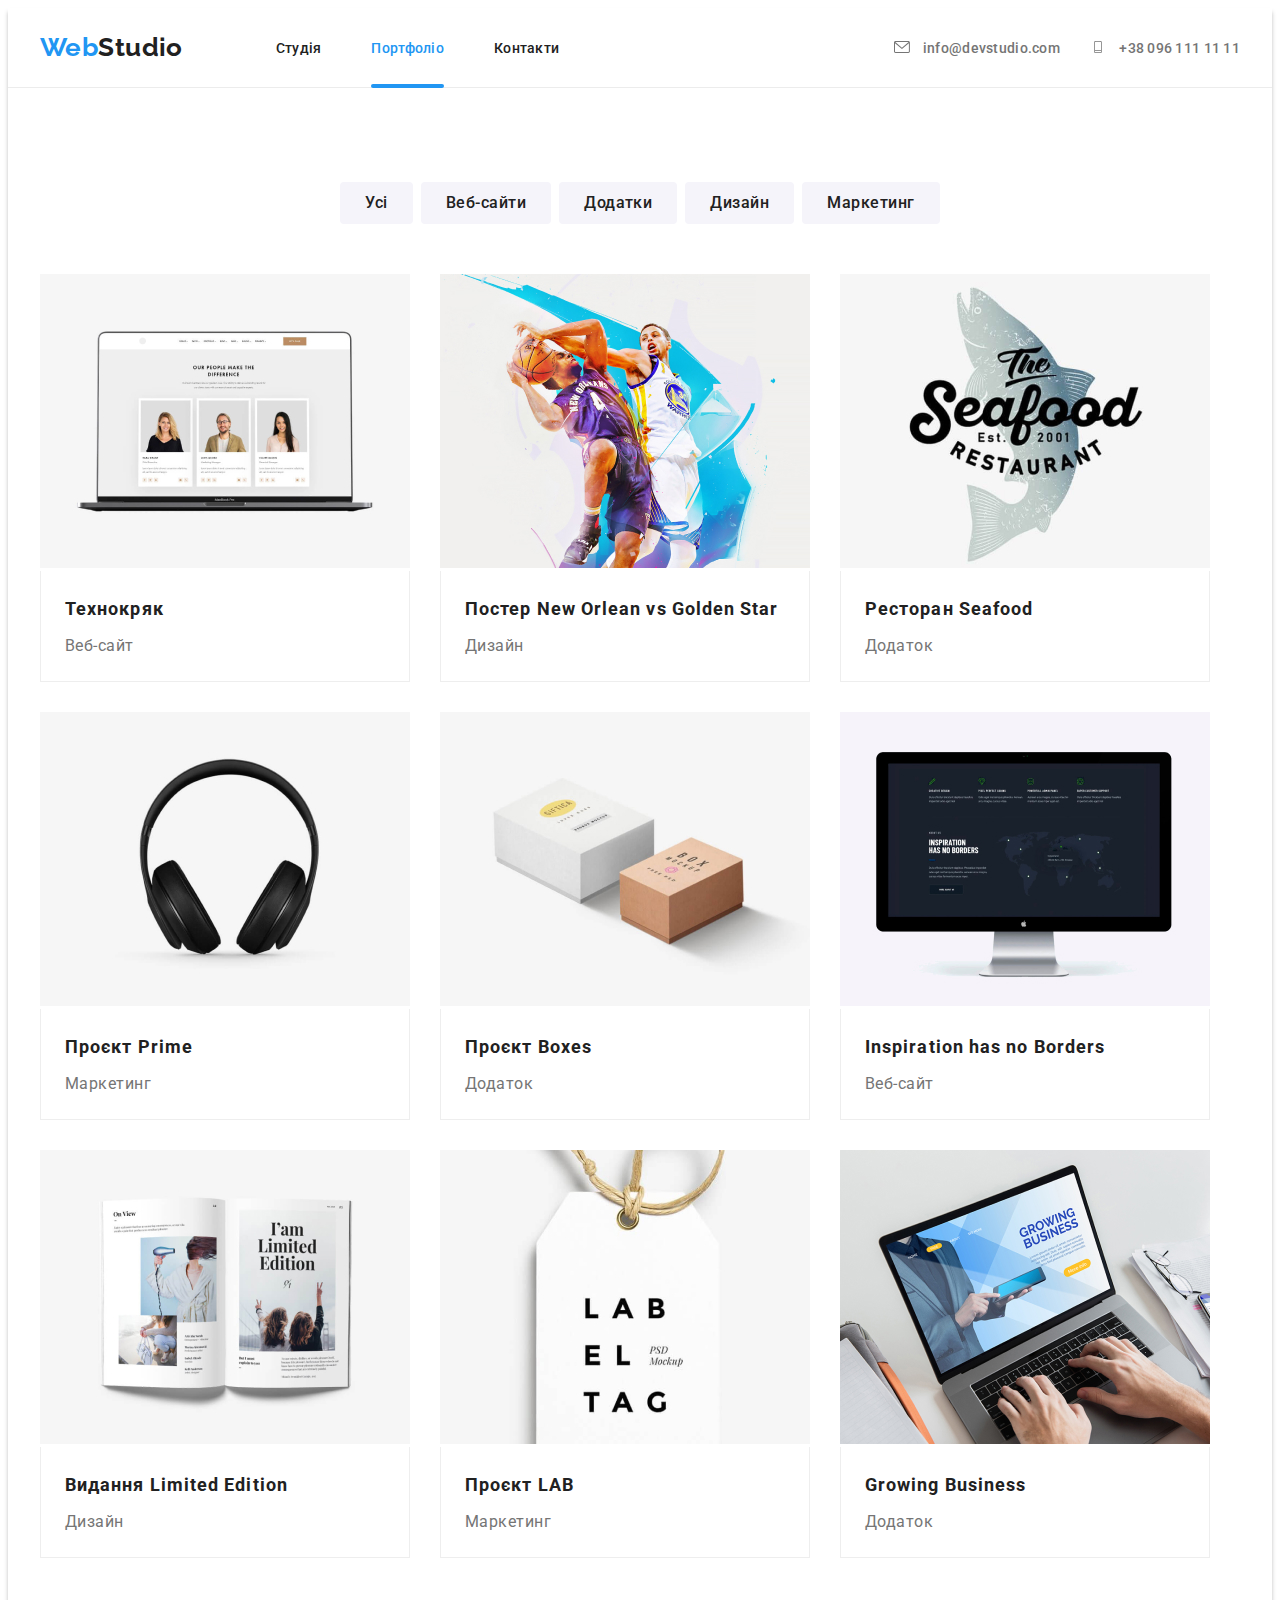
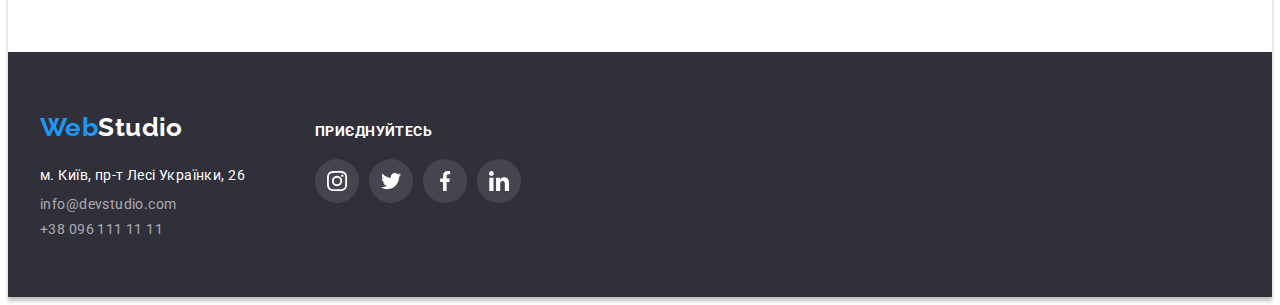
==== portfolio.html @ adf620aa "Initial commit" ====
<!DOCTYPE html>
<html lang="uk">
  <head>
    <meta charset="UTF-8" />
    <meta http-equiv="X-UA-Compatible" content="IE=edge" />
    <meta name="viewport" content="width=device-width, initial-scale=1.0" />
    <title>Portfolio</title>
    <link rel="preconnect" href="https://fonts.googleapis.com" />
    <link rel="preconnect" href="https://fonts.gstatic.com" crossorigin />
    <!--Fonts-->
    <link
      href="https://fonts.googleapis.com/css2?family=Raleway:wght@700&family=Roboto:wght@400;500;700;900&display=swap"
      rel="stylesheet"
    />
    <!--Normalize-->
    <link
      rel="stylesheet"
      href="https://cdnjs.cloudflare.com/ajax/libs/modern-normalize/1.1.0/modern-normalize.min.css"
      integrity="sha512-wpPYUAdjBVSE4KJnH1VR1HeZfpl1ub8YT/NKx4PuQ5NmX2tKuGu6U/JRp5y+Y8XG2tV+wKQpNHVUX03MfMFn9Q=="
      crossorigin="anonymous"
      referrerpolicy="no-referrer"
    />
    <!--Styles-->
    <link rel="stylesheet" href="./styles/styles.css" />
  </head>
  <body class="page">
    <header class="header">
      <div class="conteiner header-conteiner">
        <!--Логотип посилання-->
        <a class="logo link" href="./index.html" lang="en">
          <span class="accent">Web</span>Studio
        </a>
        <!--Навігація-->
        <nav class="nav">
          <ul class="list-nav">
            <li class="nav-item">
              <a class="link-nav link" href="index.html">Студія</a>
            </li>
            <li class="nav-item">
              <a class="link-nav link active current" href="portfolio.html">Портфоліо</a>
            </li>
            <li class="nav-item">
              <a class="link-nav link" href="">Контакти</a>
            </li>
          </ul>
        </nav>
        <!--правка 1-->
        <ul class="list-contact">
          <li class="contact-item">
            <a
              class="link-contact link"
              target="_blank"
              rel="noopener noreferrer"
              href="e-mail:info@devstudio.com"
            >
              <svg class="contact-icon" width="16" height="12">
                <use href="./images/icons.svg#envelope"></use>
              </svg>
              info@devstudio.com
            </a>
          </li>
          <li class="contact-item">
            <a class="link-contact link" href="tell:+380961111111">
              <svg class="contact-icon" width="16" height="12">
                <use href="./images/icons.svg#vector"></use>
              </svg>
              +38 096 111 11 11
            </a>
          </li>
        </ul>
      </div>
    </header>
    <main>
      <section class="section-hero">
        <div class="conteiner">
          <ul class="filter-group list">
            <li class="filter-list">
              <button class="filter-btn" type="button">Усі</button>
            </li>
            <li class="filter-list">
              <button class="filter-btn" type="button">Веб-сайти</button>
            </li>
            <li class="filter-list">
              <button class="filter-btn" type="button">Додатки</button>
            </li>
            <li class="filter-list">
              <button class="filter-btn" type="button">Дизайн</button>
            </li>
            <li class="filter-list">
              <button class="filter-btn" type="button">Маркетинг</button>
            </li>
          </ul>
          <ul class="projects list">
            <!--Список проектів-->
            <!--Проект1-->
            <li class="project-item">
              <a class="project-thumb link" href="">
                <div class="img-overlay">
                  <img
                    class="project-img"
                    src="./images/portfolio/projects/img1.jpeg"
                    alt="Технокряк"
                    width="370"
                  />
                  <div class="overlay">
                    <p class="overlay-desc"
                      >Ресурс пропонує комплексні пропозиції з різним рівнем функціоналу та
                      сервісів. Все це дозволить відвідувачу отримати вичерпні відомості про
                      компанію чи приватну особу.</p
                    >
                  </div>
                </div>
                <div class="project-desc-group">
                  <h3 class="project-title">Технокряк</h3>
                  <p class="project-desc">Веб-сайт</p>
                </div>
              </a>
            </li>
            <!--Проект2-->
            <li class="project-item">
              <a class="project-thumb link" href="">
                <div class="img-overlay">
                  <img
                    class="project-img"
                    src="./images/portfolio/projects/img2.jpeg"
                    alt="Постер New Orlean vs Golden Star"
                    width="370"
                  />
                  <div class="overlay">
                    <p class="overlay-desc"
                      >Ресурс пропонує комплексні пропозиції з різним рівнем функціоналу та
                      сервісів. Все це дозволить відвідувачу отримати вичерпні відомості про
                      компанію чи приватну особу.</p
                    >
                  </div>
                </div>
                <div class="project-desc-group">
                  <h3 class="project-title">Постер New Orlean vs Golden Star</h3>
                  <p class="project-desc">Дизайн</p>
                </div>
              </a>
            </li>
            <!--Проект3-->
            <li class="project-item">
              <a class="project-thumb link" href="">
                <div class="img-overlay">
                  <img
                    class="project-img"
                    src="./images/portfolio/projects/img3.jpeg"
                    alt="Ресторан Seafood"
                    width="370"
                  />
                  <div class="overlay">
                    <p class="overlay-desc"
                      >Ресурс пропонує комплексні пропозиції з різним рівнем функціоналу та
                      сервісів. Все це дозволить відвідувачу отримати вичерпні відомості про
                      компанію чи приватну особу.</p
                    >
                  </div>
                </div>
                <div class="project-desc-group">
                  <h3 class="project-title">Ресторан Seafood</h3>
                  <p class="project-desc">Додаток</p>
                </div>
              </a>
            </li>
            <!--Проект4-->
            <li class="project-item">
              <a class="project-thumb link" href="">
                <div class="img-overlay">
                  <img
                    class="project-img"
                    src="./images/portfolio/projects/img4.jpeg"
                    alt="Проєкт Prime"
                    width="370"
                  />
                  <div class="overlay">
                    <p class="overlay-desc"
                      >Ресурс пропонує комплексні пропозиції з різним рівнем функціоналу та
                      сервісів. Все це дозволить відвідувачу отримати вичерпні відомості про
                      компанію чи приватну особу.</p
                    >
                  </div>
                </div>
                <div class="project-desc-group">
                  <h3 class="project-title">Проєкт Prime</h3>
                  <p class="project-desc">Маркетинг</p>
                </div>
              </a>
            </li>
            <!--Проект5-->
            <li class="project-item">
              <a class="project-thumb link" href="">
                <div class="img-overlay">
                  <img
                    class="project-img"
                    src="./images/portfolio/projects/img5.jpeg"
                    alt="Проєкт Boxes"
                    width="370"
                  />
                  <div class="overlay">
                    <p class="overlay-desc"
                      >Ресурс пропонує комплексні пропозиції з різним рівнем функціоналу та
                      сервісів. Все це дозволить відвідувачу отримати вичерпні відомості про
                      компанію чи приватну особу.</p
                    >
                  </div>
                </div>
                <div class="project-desc-group">
                  <h3 class="project-title">Проєкт Boxes</h3>
                  <p class="project-desc">Додаток</p>
                </div>
              </a>
            </li>
            <!--Проект6-->
            <li class="project-item">
              <a class="project-thumb link" href="">
                <div class="img-overlay">
                  <img
                    class="project-img"
                    src="./images/portfolio/projects/img6.jpeg"
                    alt="Inspiration has no Borders"
                    width="370"
                  />
                  <div class="overlay">
                    <p class="overlay-desc"
                      >Ресурс пропонує комплексні пропозиції з різним рівнем функціоналу та
                      сервісів. Все це дозволить відвідувачу отримати вичерпні відомості про
                      компанію чи приватну особу.</p
                    >
                  </div>
                </div>
                <div class="project-desc-group">
                  <h3 class="project-title">Inspiration has no Borders</h3>
                  <p class="project-desc">Веб-сайт</p>
                </div>
              </a>
            </li>
            <!--Проект7-->
            <li class="project-item">
              <a class="project-thumb link" href="">
                <div class="img-overlay">
                  <img
                    class="project-img"
                    src="./images/portfolio/projects/img7.jpeg"
                    alt="Видання Limited Edition"
                    width="370"
                  />
                  <div class="overlay">
                    <p class="overlay-desc"
                      >Ресурс пропонує комплексні пропозиції з різним рівнем функціоналу та
                      сервісів. Все це дозволить відвідувачу отримати вичерпні відомості про
                      компанію чи приватну особу.</p
                    >
                  </div>
                </div>
                <div class="project-desc-group">
                  <h3 class="project-title">Видання Limited Edition</h3>
                  <p class="project-desc">Дизайн</p>
                </div>
              </a>
            </li>
            <!--Проект8-->
            <li class="project-item">
              <a class="project-thumb link" href="">
                <div class="img-overlay">
                  <img
                    class="project-img"
                    src="./images/portfolio/projects/img8.jpeg"
                    alt="Проєкт LAB"
                    width="370"
                  />
                  <div class="overlay">
                    <p class="overlay-desc"
                      >Ресурс пропонує комплексні пропозиції з різним рівнем функціоналу та
                      сервісів. Все це дозволить відвідувачу отримати вичерпні відомості про
                      компанію чи приватну особу.</p
                    >
                  </div>
                </div>
                <div class="project-desc-group">
                  <h3 class="project-title">Проєкт LAB</h3>
                  <p class="project-desc">Маркетинг</p>
                </div>
              </a>
            </li>
            <!--Проект9-->
            <li class="project-item">
              <a class="project-thumb link" href="">
                <div class="img-overlay">
                  <img
                    class="project-img"
                    src="./images/portfolio/projects/img9.jpeg"
                    alt="Growing Business"
                    width="370"
                  />
                  <div class="overlay">
                    <p class="overlay-desc"
                      >Ресурс пропонує комплексні пропозиції з різним рівнем функціоналу та
                      сервісів. Все це дозволить відвідувачу отримати вичерпні відомості про
                      компанію чи приватну особу.</p
                    >
                  </div>
                </div>
                <div class="project-desc-group">
                  <h3 class="project-title">Growing Business</h3>
                  <p class="project-desc">Додаток</p>
                </div>
              </a>
            </li>
          </ul>
        </div>
      </section>
    </main>
    <footer class="footer">
      <div class="conteiner footer-conteiner">
        <div class="footer-address">
          <a class="logo link" href=""> <span class="accent">Web</span>Studio</a>
          <!--правка 7-->
          <address class="address">
            <p class="address-desc">м. Київ, пр-т Лесі Українки, 26</p>
            <ul class="address-list list">
              <li class="address-item">
                <a
                  class="address-link link"
                  target="_blank"
                  rel="noopener noreferrer"
                  href="e-mail:info@devstudio.com"
                >
                  info@devstudio.com
                </a>
              </li>
              <li class="address-item">
                <a class="address-link link" href="tell:+380961111111">+38 096 111 11 11</a>
              </li>
            </ul>
          </address>
        </div>
        <div class="footer-icons">
          <h3 class="footer-title">приєднуйтесь</h3>
          <ul class="footer-socials list">
            <li class="footer-socials-item">
              <a
                class="footer-socials-link link"
                href=""
                target="_blank"
                rel="noopener noreferrer"
                aria-label="Instagram"
              >
                <svg class="footer-socials-icon" width="20" height="20">
                  <use href="./images/icons.svg#instagram-2"></use>
                </svg>
              </a>
            </li>
            <li class="footer-socials-item">
              <a
                class="footer-socials-link link"
                href=""
                target="_blank"
                rel="noopener noreferrer"
                aria-label="Twitter"
              >
                <svg class="footer-socials-icon" width="20" height="20">
                  <use href="./images/icons.svg#twitter-1"></use>
                </svg>
              </a>
            </li>
            <li class="footer-socials-item">
              <a
                class="footer-socials-link link"
                href=""
                target="_blank"
                rel="noopener noreferrer"
                aria-label="Facebook"
              >
                <svg class="footer-socials-icon" width="20" height="20">
                  <use href="./images/icons.svg#facebook-1"></use>
                </svg>
              </a>
            </li>
            <li class="footer-socials-item">
              <a
                class="footer-socials-link link"
                href=""
                target="_blank"
                rel="noopener noreferrer"
                aria-label="Linkedin"
              >
                <svg class="footer-socials-icon" width="20" height="20">
                  <use href="./images/icons.svg#linkedin-1"></use>
                </svg>
              </a>
            </li>
          </ul>
        </div>
      </div>
    </footer>
  </body>
</html>
---- styles/styles.css ----
:root {
  /*fonts*/
  --main-font: 'Roboto', sans-serif;
  --logo-font: 'Raleway', sans-serif;

  /*text*/
  --main-txt-cl: #212121;
  --text-cl: #757575;
  --accent-txt-cl: #2196f3;
  --btn-txt-cl: #ffffff;
  --adrs-txt-cl: #ffffff;
  --main-line-h: calc(16 / 14);
  --logo-line-h: calc(31 / 26);
  --txt-line-h: calc(24 / 14);
  --main-letter-s: 0.03em;
  --additional-letter-s: 0.02em;
  --accent-letter-s: 0.06em;

  /*bcg colors*/
  --main-bcg-cl: #ffffff;
  --accent-bcg-cl: #2f303a;
  --btn-bcg-cl: #2196f3;
  --btn-act-bcg-cl: #188ce8;
  --icon-txt-cl: #afb1b8;

  /*others*/
  --perehid: 250ms cubic-bezier(0.4, 0, 0.2, 1);
}

/*Reset*/

h1,
h2,
h3,
h4,
h5,
h6,
p,
ul {
  margin: 0;
  padding: 0%;
  list-style: none;
}
.link {
  text-decoration: none;
  color: currentColor;
}
.list {
  list-style: none;
}

/* Body */

.page {
  font-family: var(--main-font);
  font-size: 14px;
  line-height: var(--main-line-h);
  letter-spacing: var(--main-letter-s);
  color: var(--main-txt-cl);
  background-color: var(--main-bcg-cl);
  box-shadow: 0px 4px 4px rgba(0, 0, 0, 0.25);
}
.conteiner {
  width: 1200px;
  margin: 0 auto;
  padding: 0 15px;
}

/* Header */

.header {
  background-color: var(--main-bcg-cl);
  padding: 24px 0;
  border-bottom: 1px solid #ececec;
}
.header-conteiner {
  display: flex;
  align-items: center;
  /*margin-bottom: 93px;*/
}
.logo {
  font-family: var(--logo-font);
  font-weight: 700;
  font-size: 26px;
  line-height: calc(31 / 26);
}
.accent {
  color: var(--accent-txt-cl);
}

.nav {
  margin-left: 93px;
}
.list-nav {
  display: flex;
  gap: 50px;
}
.active {
  color: var(--btn-bcg-cl);
}

/*Лінія (костиль з топом)*/

.link-nav {
  position: relative;
}
.current::after {
  position: absolute;
  top: 44px;
  left: 0;
  bottom: -32px;
  content: '';
  display: block;
  width: 100%;
  height: 4px;
  background-color: var(--btn-bcg-cl);
  border-radius: 2px;
}

.list-contact {
  display: flex;
  gap: 30px;
  margin-left: auto;
}

.link-nav,
.link-contact {
  font-weight: 500;
  font-size: 14px;
  line-height: 16px;
  letter-spacing: 0.02em;

  transition: color var(--perehid);
}
.link-contact {
  color: var(--text-cl);
}
.contact-icon {
  fill: var(--text-cl);
  margin-right: 10px;

  transition: fill var(--perehid);
}
.link-nav:hover,
.link-nav:focus,
.link-contact:hover,
.link-contact:focus {
  color: var(--accent-txt-cl);
}

.link-contact:hover .contact-icon,
.link-contact:focus .contact-icon {
  fill: var(--accent-txt-cl);
}

/* Main */

/* Шапка */
/* Картинка підлога */
.section-slogan {
  max-width: 1600px;
  margin-left: auto;
  margin-right: auto;
  background-image: url(../images/Imgbcg1.jpeg);
  background-position: center;
  background-repeat: no-repeat;
  background-size: cover;
  background-color: var(--accent-bcg-cl);
  padding: 200px 0;
  text-align: center;
  background: linear-gradient(rgba(47, 48, 58, 0.4), rgba(47, 48, 58, 0.4)),
    url(../images/Imgbcg1.jpeg);
}

.slogan-conteiner {
  /*
  margin-bottom: 94px;
  display: flex;
  align-items: center;
  flex-direction: column;
  padding: 200px;
  */
}
.slogan {
  margin: 0 auto;
  width: 696px;
  margin-bottom: 30px;
  font-weight: 900;
  font-size: 44px;
  line-height: calc(60 / 44);
  text-align: center;
  letter-spacing: var(--accent-letter-s);
  text-transform: uppercase;
  color: #ffffff;
}
.btn,
.filter-btn {
  font-family: inherit;
  background-color: var(--btn-bcg-cl);
  color: var(--btn-txt-cl);
  cursor: pointer;
  border: none;
  text-align: center;
  letter-spacing: var(--main-letter-s);
}
.btn {
  width: 216px;
  padding: 10px 32px;
  font-family: inherit;
  font-weight: 700;
  font-size: 16px;
  line-height: calc(30 / 16);
  box-shadow: 0px 4px 4px rgba(0, 0, 0, 0.15);
  border-radius: 4px;

  transition: background-color var(--perehid);
}
.btn:focus,
.btn:hover {
  background-color: var(--btn-act-bcg-cl);
}

.filter-btn {
  font-family: inherit;
  font-weight: 500;
  font-size: 16px;
  line-height: calc(26 / 16);

  border-radius: 4px;
}

.project-title {
  margin-bottom: 4px;

  font-weight: 700;
  font-size: 18px;
  line-height: calc(36 / 18);
  letter-spacing: var(--accent-letter-s);
}
.project-desc {
  font-size: 16px;
  line-height: calc(30 / 16);
  letter-spacing: var(--main-letter-s);
  color: var(--text-cl);
}

/* Особливлсті секція about */
.about {
  padding-top: 94px;
  padding-bottom: 94px;
}
.hide {
  display: none;
}
.about-conteiner {
}
.about-list {
  display: flex;
  gap: 30px;
}
.about-link {
  display: flex;
  align-items: center;
  justify-content: center;
  height: 120px;
  background: #f5f4fa;
  border-radius: 4px;
  margin-bottom: 30px;
}
.about-item {
}
.about-icon {
}
.caption {
  margin-bottom: 10px;
  font-weight: 700;
  font-size: 14px;
  line-height: var(--main-line-h);
  letter-spacing: var(--main-letter-s);
  text-transform: uppercase;
}
.desc {
  font-size: 14px;
  line-height: var(--txt-line-h);
  letter-spacing: var(--main-letter-s);
  color: var(--text-cl);
}
/* Чим ми займаємось Work */
.work {
  padding-bottom: 94px;
}
.work-conteiner {
}

.work-title {
  text-align: center;
  margin-bottom: 50px;
  font-weight: 700;
  font-size: 36px;
  line-height: calc(42 / 36);
  letter-spacing: var(--main-letter-s);
}
.work-list {
  display: flex;
  gap: 30px;
}
.work-group {
  position: relative;
}
.work-img {
}
.work-desc {
  position: absolute;
  top: 224px;
  left: 0%;
  width: 100%;
  text-transform: uppercase;
  font-weight: 700;
  font-size: 14px;
  line-height: calc(16 / 14);
  letter-spacing: 0.03em;
  text-align: center;

  padding: 27px;
  color: var(--adrs-txt-cl);
  background: rgba(47, 48, 58, 0.8);
}

/* наша команда Team */
.team {
  padding-top: 94px;
  padding-bottom: 94px;
  background-color: #f5f4fa;
}
.team-conteiner {
}
.team-title {
  margin-bottom: 50px;
  font-weight: 700;
  font-size: 36px;
  line-height: 42px;
  text-align: center;
  letter-spacing: var(--main-letter-s);
}
.team-list {
  display: flex;
  gap: 30px;
}
.team-item {
  width: 270px;
  background-color: var(--main-bcg-cl);
  box-shadow: 0px 1px 3px rgba(0, 0, 0, 0.12), 0px 1px 1px rgba(0, 0, 0, 0.14),
    0px 2px 1px rgba(0, 0, 0, 0.2);
  border-radius: 0px 0px 4px 4px;
}
.team-wrap {
  padding-top: 30px;
  padding-bottom: 30px;
}
.team-img {
}
.team-desc {
  text-align: center;
  padding-top: 30px;
  padding-bottom: 30px;
}
.team-name {
  margin-bottom: 12px;
  font-weight: 500;
  font-size: 16px;
  line-height: calc(19 / 16);
}
.team-position {
  font-size: 16px;
  line-height: calc(19 / 16);
  letter-spacing: var(--main-letter-s);
  color: var(--text-cl);
  margin-bottom: 16px;
}
/*Socials*/
.socials {
  display: flex;
  gap: 10px;
  justify-content: center;
}

/* Варіант 1
.socials-link:focus,
.socials-link:hover {
  background-color: var(--btn-bcg-cl);
}
.socials-link {
  display: flex;
  align-items: center;
  justify-content: center;
  width: 44px;
  height: 44px;
  background-color: var(--main-bcg-cl);
  border-radius: 50%;
}
.social-icon {
  fill: var(--icon-txt-cl);
}
.socials-link:hover,
.socials-link:focus .social-icon {
  fill: var(--btn-txt-cl);
}
*/

/* Варіант 2 */
.socials-link {
  display: flex;
  align-items: center;
  justify-content: center;
  width: 44px;
  height: 44px;
  color: var(--icon-txt-cl);
  background-color: var(--main-bcg-cl);
  border-radius: 50%;

  transition: color var(--perehid), background-color var(--perehid);
}
.socials-link:hover,
.socials-link:focus {
  color: var(--btn-txt-cl);
  background-color: var(--btn-bcg-cl);
}
.social-icon {
  fill: currentColor;
}
/*Постійні клієнти*/

.client-title {
  text-align: center;

  margin-bottom: 50px;
  font-weight: 700;
  font-size: 36px;
  line-height: calc(42 / 36);
  letter-spacing: var(--main-letter-s);
}
.client {
  padding-top: 60px;
  padding-bottom: 60px;
}
.client-list {
  display: flex;
  gap: 30px;
}
.client-item {
  width: 170px;
  height: 92px;
  color: var(--icon-txt-cl);
  /*
  text-align: center;
  padding: 16px;
  border: 1px solid #afb1b8;
  border-radius: 4px;
  color: var(--icon-txt-cl);
  */
}
.client-link {
  display: flex;
  align-items: center;
  justify-content: center;
  width: 100%;
  height: 100%;
  text-align: center;
  padding: 16px;
  border: 1px solid #afb1b8;
  border-radius: 4px;

  fill: currentColor;

  transition: fill var(--perehid), border var(--perehid);
}
/*
.client-item:hover .client-link,
.client-item:focus .client-link {
  color: var(--accent-txt-cl);
  border: 1px solid var(--accent-txt-cl);
}*/

.client-link:hover,
.client-link:focus {
  fill: var(--accent-txt-cl);
  border: 1px solid var(--accent-txt-cl);
}

/* Головна секція у портфоліо */

.section-hero {
  padding-top: 94px;
  padding-bottom: 94px;
}

.filter-group {
  display: flex;
  justify-content: center;
  margin-bottom: 50px;
  gap: 8px;
}
/*.filter-list {
  display: flex;
  gap: 8px;
  justify-content: center;
}*/
.filter-btn {
  padding: 8px 25px;

  font-weight: 500;
  font-size: 16px;
  line-height: calc(26 / 16);
  color: var(--main-txt-cl);
  display: block;
  cursor: pointer;
  background-color: #f5f4fa;

  transition: color var(--perehid), background-color var(--perehid), box-shadow var(--perehid);
}
.filter-btn:hover,
.filter-btn:focus {
  color: var(--btn-txt-cl);
  background-color: var(--btn-bcg-cl);
  box-shadow: 0px 3px 1px rgba(0, 0, 0, 0.1), 0px 1px 2px rgba(0, 0, 0, 0.08),
    0px 2px 2px rgba(0, 0, 0, 0.12);
}
.projects {
  display: flex;
  flex-wrap: wrap;
  gap: 30px;
}
.project-item {
  width: 370px;
  cursor: pointer;
  transition: box-shadow var(--perehid);
}
/*.project-item:focus,
.project-item:hover {
  box-shadow: 0px 1px 1px rgba(0, 0, 0, 0.12), 0px 4px 4px rgba(0, 0, 0, 0.06),
    1px 4px 6px rgba(0, 0, 0, 0.16);
}
*/
/*OVERLAY*/

.project-thumb {
  display: block;
  position: relative;
  overflow: hidden;
  transition: box-shadow var(--perehid);
}
.img-overlay {
  position: relative;
  overflow: hidden;
  transition: box-shadow var(--perehid);
}

/*.project-thumb:hover,
.project-thumb:focus {
  box-shadow: 0px 1px 1px rgba(0, 0, 0, 0.12), 0px 4px 4px rgba(0, 0, 0, 0.06),
    1px 4px 6px rgba(0, 0, 0, 0.16);
}

.project-item:hover,
.project-item:focus {
  box-shadow: 0px 1px 1px rgba(0, 0, 0, 0.12), 0px 4px 4px rgba(0, 0, 0, 0.06),
    1px 4px 6px rgba(0, 0, 0, 0.16);
}
.project-item:hover .overlay,
.project-item:focus .overlay {
  transform: translateY(0%);
}
*/
.project-thumb:hover,
.project-thumb:focus {
  box-shadow: 0px 1px 1px rgba(0, 0, 0, 0.12), 0px 4px 4px rgba(0, 0, 0, 0.06),
    1px 4px 6px rgba(0, 0, 0, 0.16);
}

.project-thumb:hover .overlay,
.project-thumb:focus .overlay {
  transform: translateY(0%);
  box-shadow: 0px 1px 1px rgba(0, 0, 0, 0.12), 0px 4px 4px rgba(0, 0, 0, 0.06),
    1px 4px 6px rgba(0, 0, 0, 0.16);
}

.overlay {
  position: absolute;
  top: 0%;
  left: 0%;

  transform: translateY(100%);

  width: 100%;
  height: 100%;
  padding: 63px 24px;

  display: flex;
  align-items: center;
  justify-content: center;
  background-color: rgba(33, 150, 243, 0.9);

  transition: var(--perehid);
}
.overlay-desc {
  font-weight: 400;
  font-size: 18px;
  line-height: calc(28 / 18);
  letter-spacing: var(--main-letter-s);
  color: var(--adrs-txt-cl);
}

.project-desc-group {
  border: 1px solid #eeeeee;
  border-top: none;
  padding: 20px 24px;
  padding-left: 24px;
}
/* Підвал Footer */

.footer {
  padding: 60px 0;
  background-color: var(--accent-bcg-cl);
}
.footer-conteiner {
  display: flex;
  align-items: baseline;
}
.footer-address {
  margin-right: 70px;
}
.footer .logo {
  display: block;
  color: #ffffff;
  margin-bottom: 20px;
}
.accent {
}
.address {
  font-style: normal;
}
.address-desc {
  margin-bottom: 9px;
  font-size: 14px;
  line-height: var(--txt-line-h);
  letter-spacing: var(--main-letter-s);
  color: var(--adrs-txt-cl);
}
.address-list {
}
.address-item:not(:last-child) {
  margin-bottom: 9px;
}
.address-link {
  font-size: 14px;
  line-height: var(--main-line-h);
  letter-spacing: var(--main-letter-s);
  color: rgba(255, 255, 255, 0.6);
}
.footer-title {
  font-weight: 700;
  font-size: 14px;
  line-height: calc(16 / 14);
  letter-spacing: 0.03em;
  color: var(--main-bcg-cl);
  text-transform: uppercase;
  margin-bottom: 20px;
}
.footer-socials {
  display: flex;
  gap: 10px;
}
.footer-socials-link {
  display: flex;
  align-items: center;
  justify-content: center;
  width: 44px;
  height: 44px;
  color: var(--btn-txt-cl);
  background: rgba(255, 255, 255, 0.1);
  border-radius: 50%;

  transition: background-color var(--perehid);
}
.footer-socials-icon {
  fill: currentColor;
}
.footer-socials-link:focus,
.footer-socials-link:hover {
  background-color: var(--btn-bcg-cl);
}

/*
  \  Modal window
  */

.backdrop {
  position: fixed;
  top: 0%;
  left: 0%;

  /*Лінивий спосіб центрування
  display: flex;
  align-items: center;
  justify-content: center;
  */

  width: 100%;
  height: 100%;
  background-color: rgba(0, 0, 0, 0.2);

  transition: opacity var(--perehid), visibility var(--perehid);
}
.backdrop.is-hidden {
  opacity: 0;
  pointer-events: none;
  visibility: hidden;
  transition: opacity var(--perehid), visibility var(--perehid);
}
.modal {
  /*техніка центрування абсолютно позиційованих елементів */
  position: absolute;
  top: 50%;
  left: 50%;
  transform: translate(-50%, -50%);
  /*End*/

  width: 528px;
  height: 581px;
  background-color: var(--main-bcg-cl);
  box-shadow: 0px 1px 3px rgba(0, 0, 0, 0.12), 0px 1px 1px rgba(0, 0, 0, 0.14),
    0px 2px 1px rgba(0, 0, 0, 0.2);
  border-radius: 4px;
}
.modal-btn {
  position: absolute;
  top: 8px;
  right: 8px;

  width: 30px;
  height: 30px;

  display: flex;
  align-items: center;
  justify-content: center;

  background: #ffffff;
  border: 1px solid rgba(0, 0, 0, 0.1);
  border-radius: 50px;
  cursor: pointer;
}
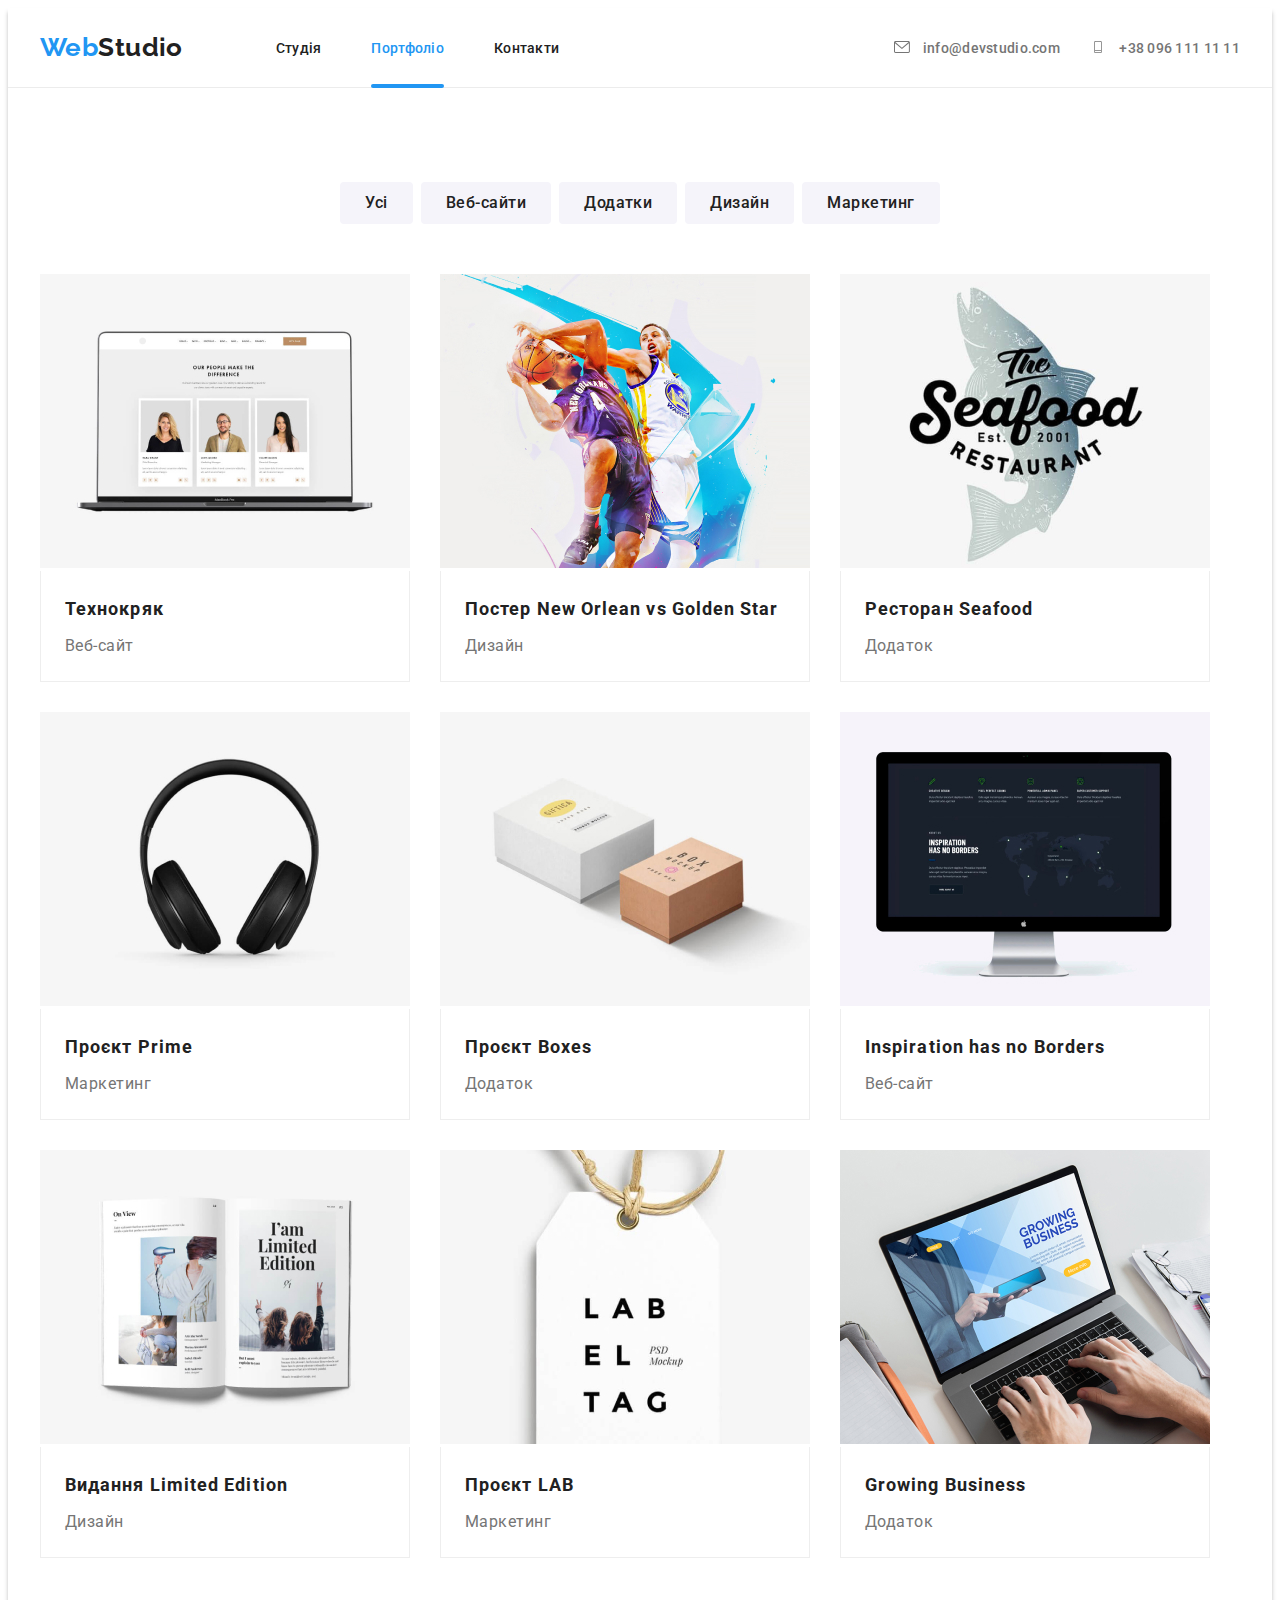
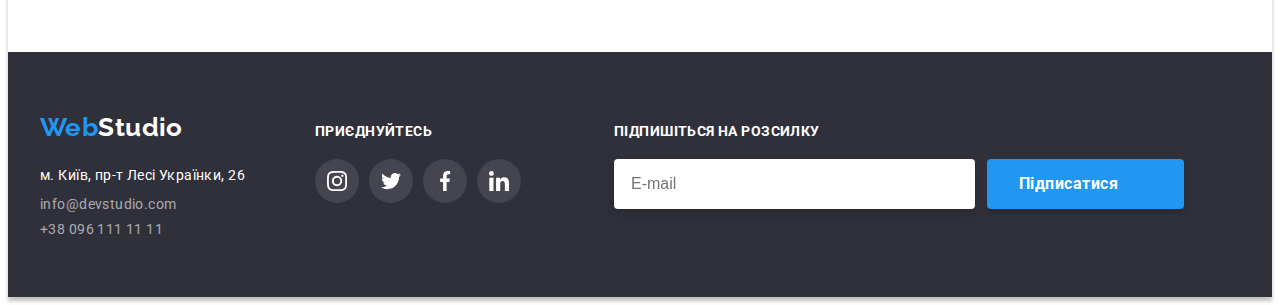
==== commit a33ab233: "add forms" ====
--- a/portfolio.html
+++ b/portfolio.html
@@ -321,12 +321,7 @@
             <p class="address-desc">м. Київ, пр-т Лесі Українки, 26</p>
             <ul class="address-list list">
               <li class="address-item">
-                <a
-                  class="address-link link"
-                  target="_blank"
-                  rel="noopener noreferrer"
-                  href="e-mail:info@devstudio.com"
-                >
+                <a class="address-link link" target="_blank" rel="noopener noreferrer" href="e-mail:info@devstudio.com">
                   info@devstudio.com
                 </a>
               </li>
@@ -340,58 +335,48 @@
           <h3 class="footer-title">приєднуйтесь</h3>
           <ul class="footer-socials list">
             <li class="footer-socials-item">
-              <a
-                class="footer-socials-link link"
-                href=""
-                target="_blank"
-                rel="noopener noreferrer"
-                aria-label="Instagram"
-              >
+              <a class="footer-socials-link link" href="" target="_blank" rel="noopener noreferrer" aria-label="Instagram">
                 <svg class="footer-socials-icon" width="20" height="20">
                   <use href="./images/icons.svg#instagram-2"></use>
                 </svg>
               </a>
             </li>
             <li class="footer-socials-item">
-              <a
-                class="footer-socials-link link"
-                href=""
-                target="_blank"
-                rel="noopener noreferrer"
-                aria-label="Twitter"
-              >
+              <a class="footer-socials-link link" href="" target="_blank" rel="noopener noreferrer" aria-label="Twitter">
                 <svg class="footer-socials-icon" width="20" height="20">
                   <use href="./images/icons.svg#twitter-1"></use>
                 </svg>
               </a>
             </li>
             <li class="footer-socials-item">
-              <a
-                class="footer-socials-link link"
-                href=""
-                target="_blank"
-                rel="noopener noreferrer"
-                aria-label="Facebook"
-              >
+              <a class="footer-socials-link link" href="" target="_blank" rel="noopener noreferrer" aria-label="Facebook">
                 <svg class="footer-socials-icon" width="20" height="20">
                   <use href="./images/icons.svg#facebook-1"></use>
                 </svg>
               </a>
             </li>
             <li class="footer-socials-item">
-              <a
-                class="footer-socials-link link"
-                href=""
-                target="_blank"
-                rel="noopener noreferrer"
-                aria-label="Linkedin"
-              >
+              <a class="footer-socials-link link" href="" target="_blank" rel="noopener noreferrer" aria-label="Linkedin">
                 <svg class="footer-socials-icon" width="20" height="20">
                   <use href="./images/icons.svg#linkedin-1"></use>
                 </svg>
               </a>
             </li>
           </ul>
+        </div>
+        <div class="footer-form">
+          <h2 class="footer-title">Підпишіться на розсилку</h2>
+          <form>
+            <div class="form-group">
+              <input class="mail-input" type="text" name="email" placeholder="E-mail">
+              <button class="btn footer-btn" type="submit">
+                Підписатися
+                <svg class="footer-socials-icon" width="24" height="24">
+                  <use href="./images/icons.svg#icon-icon-send"></use>
+                </svg>
+              </button>
+            </div>
+          </form>
         </div>
       </div>
     </footer>
--- a/styles/styles.css
+++ b/styles/styles.css
@@ -48,6 +48,18 @@
 .list {
   list-style: none;
 }
+.visually-hidden {
+  position: absolute;
+  white-space: nowrap;
+  width: 1px;
+  height: 1px;
+  overflow: hidden;
+  border: 0;
+  padding: 0;
+  clip: rect(0 0 0 0);
+  clip-path: inset(50%);
+  margin: -1px;
+}
 
 /* Body */
 
@@ -657,6 +669,9 @@
   letter-spacing: var(--main-letter-s);
   color: rgba(255, 255, 255, 0.6);
 }
+.footer-icons {
+  margin-right: 93px;
+}
 .footer-title {
   font-weight: 700;
   font-size: 14px;
@@ -689,7 +704,36 @@
 .footer-socials-link:hover {
   background-color: var(--btn-bcg-cl);
 }
-
+.footer-form {
+  width: 570px;
+  height: 50px;
+}
+.footer-title {
+  margin-bottom: 20px;
+}
+.form-group {
+  display: flex;
+}
+.mail-input {
+  width: 358px;
+  margin-right: 12px;
+  padding: 13px 16px;
+  font-weight: 400;
+  font-size: 16px;
+  line-height: calc(20 / 16);
+  border: 1px solid rgba(255, 255, 255, 0.3);
+  filter: drop-shadow(0px 4px 4px rgba(0, 0, 0, 0.15));
+  border-radius: 4px;
+}
+.footer-btn {
+  width: 200px;
+  height: 50px;
+
+  display: flex;
+  align-items: center;
+  justify-content: center;
+  gap: 10px;
+}
 /*
   \  Modal window
   */
@@ -718,6 +762,7 @@
   transition: opacity var(--perehid), visibility var(--perehid);
 }
 .modal {
+  padding: 40px;
   /*техніка центрування абсолютно позиційованих елементів */
   position: absolute;
   top: 50%;
@@ -726,7 +771,7 @@
   /*End*/
 
   width: 528px;
-  height: 581px;
+  /* height: 581px; */
   background-color: var(--main-bcg-cl);
   box-shadow: 0px 1px 3px rgba(0, 0, 0, 0.12), 0px 1px 1px rgba(0, 0, 0, 0.14),
     0px 2px 1px rgba(0, 0, 0, 0.2);
@@ -748,4 +793,135 @@
   border: 1px solid rgba(0, 0, 0, 0.1);
   border-radius: 50px;
   cursor: pointer;
-}
+  transition: color var(--perehid);
+}
+.close-icon {
+}
+.modal-btn:focus .close-icon,
+.modal-btn:hover .close-icon {
+  fill: var(--accent-txt-cl);
+}
+
+/*Форма*/
+
+textarea {
+  resize: none;
+}
+
+.form {
+}
+.register-form {
+}
+.reg-form-title {
+  display: block;
+  text-align: center;
+  margin-bottom: 12px;
+
+  font-weight: 700;
+  font-size: 20px;
+  line-height: calc(23 / 20);
+  letter-spacing: var(--main-letter-s);
+
+  color: #212121;
+}
+.reg-form-group {
+  margin-bottom: 20px;
+}
+.reg-form-field {
+  display: block;
+  position: relative;
+  transition: fill var(--perehid);
+}
+.reg-form-field:not(:last-child) {
+  margin-bottom: 10px;
+}
+
+.reg-form-label {
+  display: block;
+  font-weight: 400;
+  font-size: 12px;
+  line-height: calc(14 / 12);
+  letter-spacing: 0.01em;
+  color: var(--text-cl);
+
+  margin-bottom: 4px;
+}
+.reg-form-input {
+  width: 100%;
+  height: 40px;
+  border: 1px solid rgba(33, 33, 33, 0.2);
+  border-radius: 4px;
+  padding-left: 36px;
+  outline: transparent;
+
+  transition: border-color var(--perehid);
+  cursor: pointer;
+}
+.reg-form-field:focus .reg-form-icon,
+.reg-form-field:hover .reg-form-icon,
+.reg-form-field:focus .reg-form-input,
+.reg-form-field:hover .reg-form-input {
+  fill: var(--btn-bcg-cl);
+  border-color: var(--btn-bcg-cl);
+}
+
+.reg-form-icon {
+  position: absolute;
+  bottom: 11px;
+  left: 12px;
+  transition: fill var(--perehid);
+}
+.comment {
+  width: 100%;
+  padding: 12px 16px;
+  border: 1px solid rgba(33, 33, 33, 0.2);
+  border-radius: 4px;
+  outline: transparent;
+}
+.comment::placeholder {
+  font-weight: 400;
+  font-size: 12px;
+  line-height: calc(14 / 13);
+  letter-spacing: 0.01em;
+
+  color: rgba(117, 117, 117, 0.5);
+}
+.reg-form-agreement {
+  display: flex;
+  align-items: center;
+  justify-content: center;
+  margin-bottom: 30px;
+}
+.reg-form-checkbox {
+}
+.reg-form-icons {
+  margin-right: 7px;
+}
+.icon-check {
+  opacity: 0;
+  transition: opacity var(--perehid);
+}
+.reg-form-checkbox:checked + .reg-form-icons .icon-check {
+  opacity: 1;
+}
+.icon-uncheck {
+  transition: opacity var(--perehid);
+}
+
+.reg-form-checkbox:checked + .reg-form-icons .icon-uncheck {
+  opacity: 0;
+}
+
+.reg-form-desc {
+  font-weight: 400;
+  font-size: 14px;
+  line-height: calc(24 / 14);
+  letter-spacing: var(--main-letter-s);
+}
+.reg-form-link {
+  color: var(--accent-txt-cl);
+}
+.reg-btn {
+  display: block;
+  margin: 0 auto;
+}
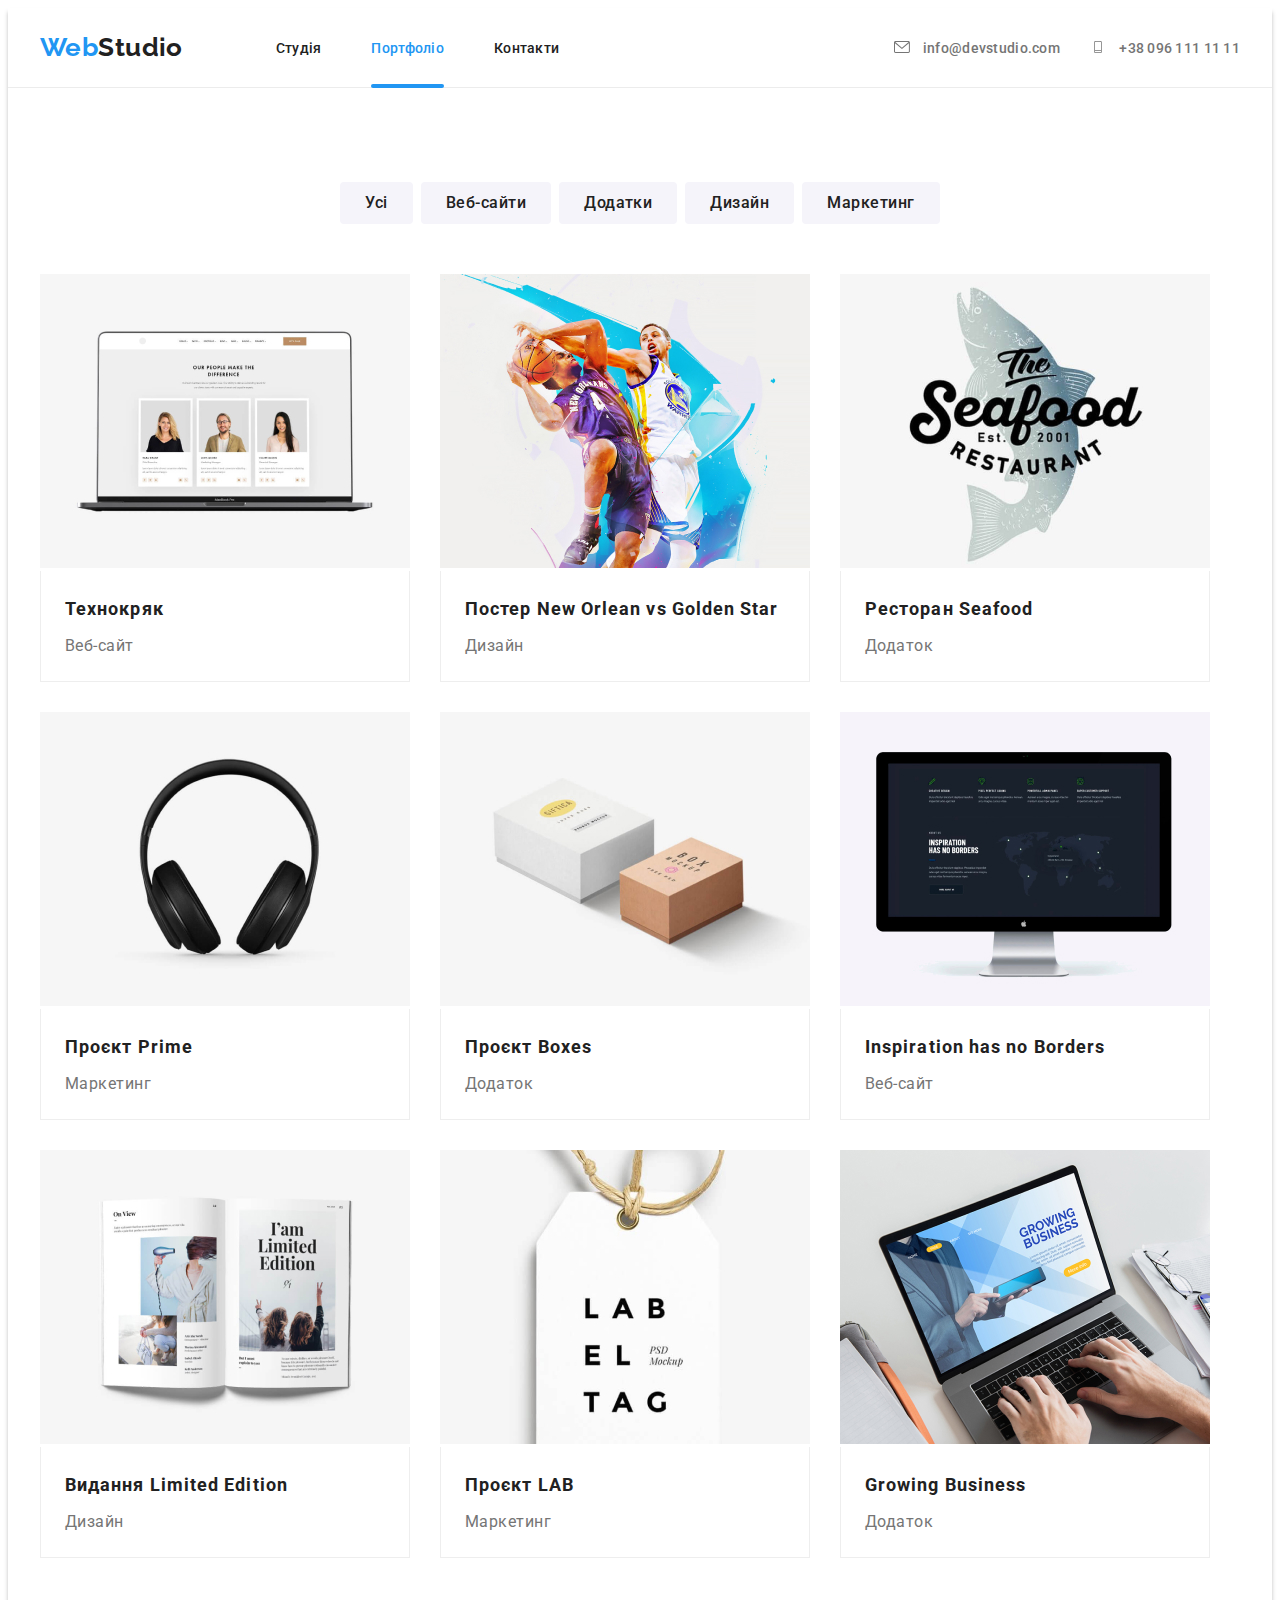
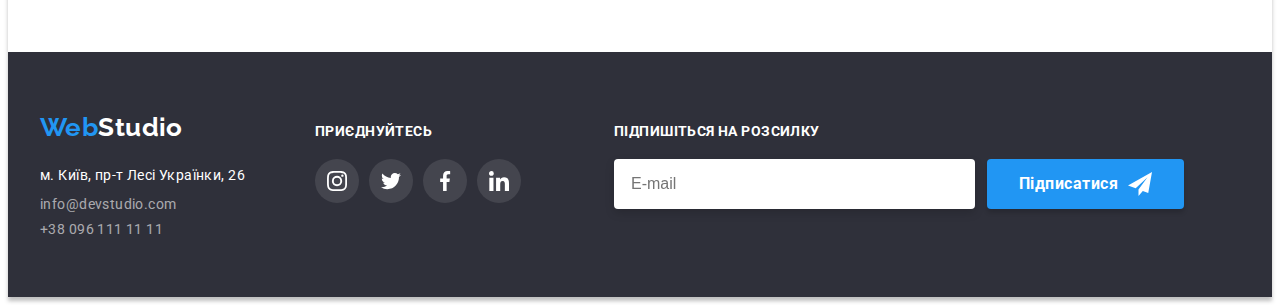
==== commit c323cfe3: "checked" ====
--- a/portfolio.html
+++ b/portfolio.html
@@ -372,7 +372,7 @@
               <button class="btn footer-btn" type="submit">
                 Підписатися
                 <svg class="footer-socials-icon" width="24" height="24">
-                  <use href="./images/icons.svg#icon-icon-send"></use>
+                  <use href="./images/icons.svg#icon-send"></use>
                 </svg>
               </button>
             </div>
